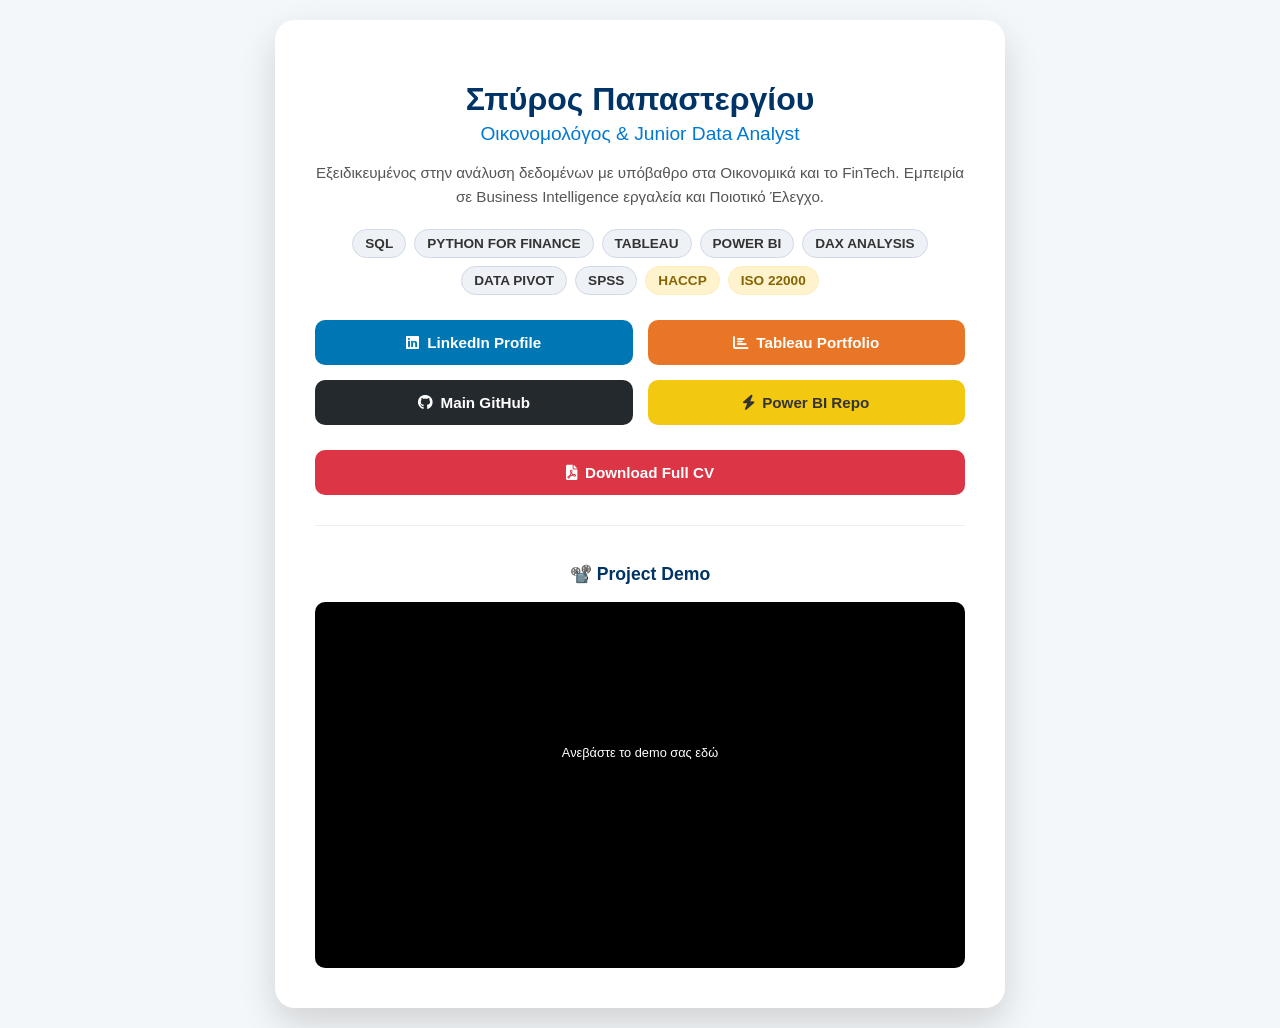
==== index.html @ 7fa911c0 "Update GitHub and Power BI links in index.html Added links to main GitHub and Power BI repository." ====
<!DOCTYPE html>
<html lang="el">
<head>
    <meta name="description" content="Σπύρος Παπαστεργίου - Οικονομολόγος & Junior Data Analyst. Εξειδίκευση σε SQL, Tableau, Power BI, Python for Finance και HACCP/ISO 22000.">
    <meta name="keywords" content="Σπύρος Παπαστεργίου, Spyros Papastergiou, Data Analyst, Οικονομολόγος, Φάρσαλα, Λάρισα, SQL, Tableau, Power BI, Python for Finance, SPSS, HACCP, ISO 22000, phytai">
    <meta name="author" content="Σπύρος Παπαστεργίου">
    
    <meta property="og:title" content="Σπύρος Παπαστεργίου | Portfolio">
    <meta property="og:description" content="Economist & Junior Data Analyst Portfolio. Δείτε τα projects μου σε SQL, Tableau και Power BI.">
    <meta property="og:url" content="https://www.phytai.com">
    <meta property="og:type" content="website">
    <meta charset="UTF-8">
    <meta name="viewport" content="width=device-width, initial-scale=1.0">
    <title>Σπύρος Παπαστεργίου | Portfolio</title>
    <link rel="stylesheet" href="https://cdnjs.cloudflare.com/ajax/libs/font-awesome/6.0.0/css/all.min.css">
    <style>
        :root { --primary: #003366; --secondary: #0078d4; --accent: #28a745; --bg: #f4f7f9; }
        body { font-family: 'Segoe UI', Tahoma, sans-serif; background: var(--bg); display: flex; align-items: center; justify-content: center; min-height: 100vh; margin: 0; padding: 20px; }
        .card { background: white; padding: 40px; border-radius: 20px; box-shadow: 0 15px 35px rgba(0,0,0,0.15); text-align: center; max-width: 650px; width: 100%; }
        h1 { color: var(--primary); margin-bottom: 5px; font-size: 2rem; }
        h2 { color: var(--secondary); font-weight: 500; font-size: 1.2rem; margin-top: 0; margin-bottom: 15px; }
        .description { font-size: 0.95rem; color: #555; line-height: 1.6; margin-bottom: 20px; }
        .skills-container { display: flex; flex-wrap: wrap; justify-content: center; gap: 8px; margin-bottom: 25px; }
        .skill-tag { background: #eef2f7; color: #333; padding: 6px 12px; border-radius: 20px; font-size: 0.85rem; font-weight: 600; border: 1px solid #d1d9e6; }
        .cert-tag { background: #fff3cd; color: #856404; border: 1px solid #ffeeba; }
        .grid { display: grid; grid-template-columns: 1fr 1fr; gap: 15px; }
        .btn { display: flex; align-items: center; justify-content: center; gap: 8px; padding: 14px; text-decoration: none; color: white; border-radius: 10px; font-weight: 600; transition: 0.3s; font-size: 0.95rem; }
        .linkedin { background: #0077b5; }
        .tableau { background: #e97627; }
        .github { background: #24292e; }
        .powerbi { background: #f2c811; color: #333; }
        .cv { background: #dc3545; grid-column: span 2; margin-top: 10px; }
        .btn:hover { transform: translateY(-3px); box-shadow: 0 5px 15px rgba(0,0,0,0.1); opacity: 0.9; }
        
        /* Video Section Styling */
        .video-section { margin-top: 30px; padding-top: 20px; border-top: 1px solid #eee; }
        .video-container { position: relative; padding-bottom: 56.25%; height: 0; overflow: hidden; border-radius: 10px; background: #000; margin-top: 10px; }
        .video-container iframe, .video-container video { position: absolute; top: 0; left: 0; width: 100%; height: 100%; }
    </style>
</head>
<body>
    <div class="card">
        <h1>Σπύρος Παπαστεργίου</h1>
        <h2>Οικονομολόγος & Junior Data Analyst</h2>
        
        <p class="description">
            Εξειδικευμένος στην ανάλυση δεδομένων με υπόβαθρο στα Οικονομικά και το FinTech. 
            Εμπειρία σε Business Intelligence εργαλεία και Ποιοτικό Έλεγχο.
        </p>

        <div class="skills-container">
            <span class="skill-tag">SQL</span>
            <span class="skill-tag">PYTHON FOR FINANCE</span>
            <span class="skill-tag">TABLEAU</span>
            <span class="skill-tag">POWER BI</span>
            <span class="skill-tag">DAX ANALYSIS</span>
            <span class="skill-tag">DATA PIVOT</span>
            <span class="skill-tag">SPSS</span>
            <span class="skill-tag cert-tag">HACCP</span>
            <span class="skill-tag cert-tag">ISO 22000</span>
        </div>

        <div class="grid">
            <a href="https://www.linkedin.com/in/spyros-papastergiou" class="btn linkedin" target="_blank"><i class="fab fa-linkedin"></i> LinkedIn Profile</a>
            <a href="https://public.tableau.com/app/profile/spyros.papastergiou" class="btn tableau" target="_blank"><i class="fas fa-chart-bar"></i> Tableau Portfolio</a>
            <a href="https://github.com/papastergiousp" class="btn github" target="_blank"><i class="fab fa-github"></i> Main GitHub</a>
            <a href="https://github.com/papastergiousp/POWER-BI" class="btn powerbi" target="_blank"><i class="fas fa-bolt"></i> Power BI Repo</a>
            
            <a href="CV_Papastergiou.pdf" class="btn cv" target="_blank"><i class="fas fa-file-pdf"></i> Download Full CV</a>
        </div>

        <div class="video-section">
            <h3 style="color: var(--primary); font-size: 1.1rem;">📽️ Project Demo</h3>
            <div class="video-container">
                <p style="color: white; padding-top: 20%; font-size: 0.8rem;">Ανεβάστε το demo σας εδώ</p>
            </div>
        </div>
    </div>
</body>
</html>
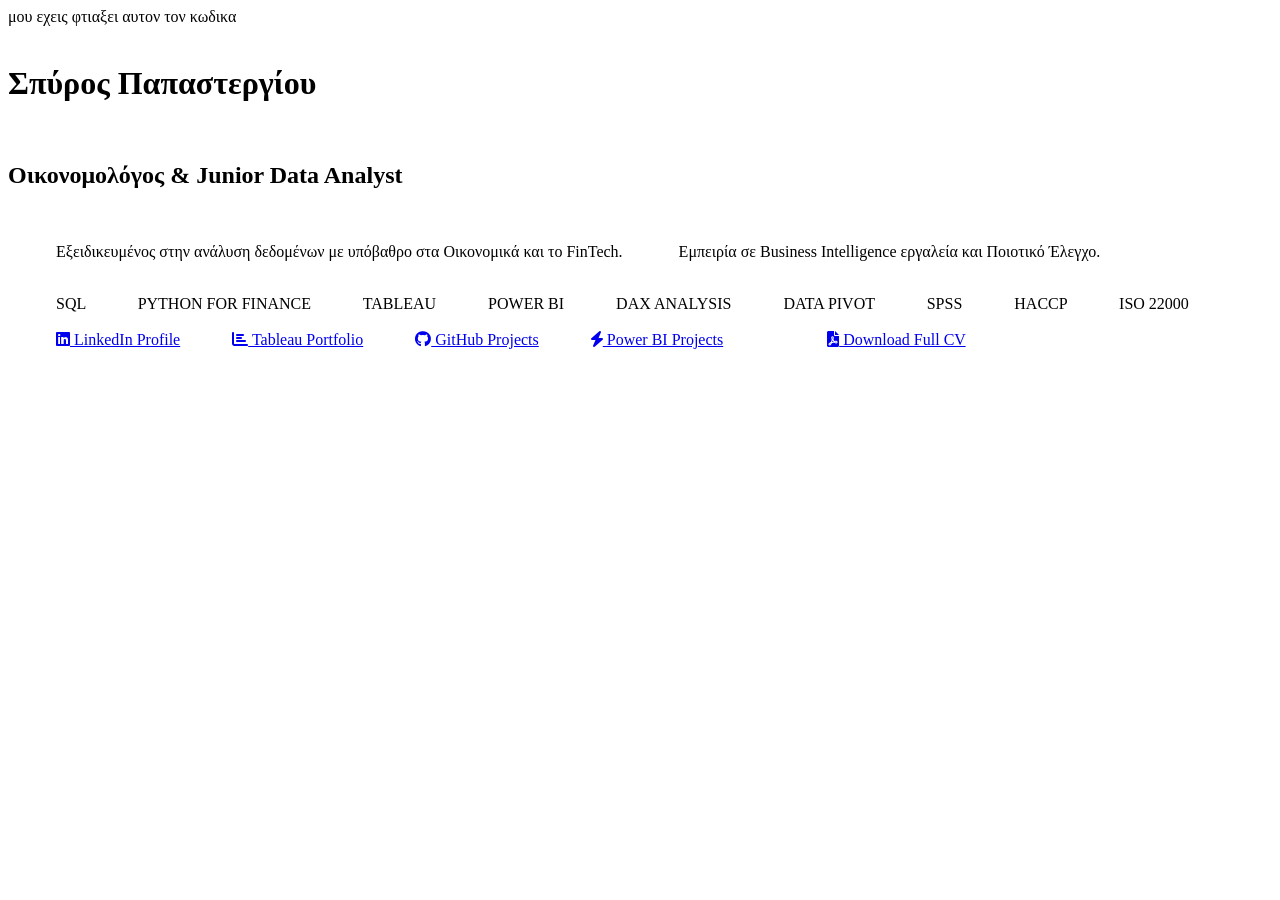
==== commit 0761889e: "Refactor index.html for portfolio updates Updated the HTML structure and content for the portfolio p" ====
--- a/index.html
+++ b/index.html
@@ -1,80 +1,68 @@
-<!DOCTYPE html>
+μου εχεις φτιαξει αυτον τον κωδικα <!DOCTYPE html>
 <html lang="el">
 <head>
-    <meta name="description" content="Σπύρος Παπαστεργίου - Οικονομολόγος & Junior Data Analyst. Εξειδίκευση σε SQL, Tableau, Power BI, Python for Finance και HACCP/ISO 22000.">
-    <meta name="keywords" content="Σπύρος Παπαστεργίου, Spyros Papastergiou, Data Analyst, Οικονομολόγος, Φάρσαλα, Λάρισα, SQL, Tableau, Power BI, Python for Finance, SPSS, HACCP, ISO 22000, phytai">
-    <meta name="author" content="Σπύρος Παπαστεργίου">
-    
-    <meta property="og:title" content="Σπύρος Παπαστεργίου | Portfolio">
-    <meta property="og:description" content="Economist & Junior Data Analyst Portfolio. Δείτε τα projects μου σε SQL, Tableau και Power BI.">
-    <meta property="og:url" content="https://www.phytai.com">
-    <meta property="og:type" content="website">
-    <meta charset="UTF-8">
-    <meta name="viewport" content="width=device-width, initial-scale=1.0">
-    <title>Σπύρος Παπαστεργίου | Portfolio</title>
-    <link rel="stylesheet" href="https://cdnjs.cloudflare.com/ajax/libs/font-awesome/6.0.0/css/all.min.css">
-    <style>
-        :root { --primary: #003366; --secondary: #0078d4; --accent: #28a745; --bg: #f4f7f9; }
-        body { font-family: 'Segoe UI', Tahoma, sans-serif; background: var(--bg); display: flex; align-items: center; justify-content: center; min-height: 100vh; margin: 0; padding: 20px; }
-        .card { background: white; padding: 40px; border-radius: 20px; box-shadow: 0 15px 35px rgba(0,0,0,0.15); text-align: center; max-width: 650px; width: 100%; }
-        h1 { color: var(--primary); margin-bottom: 5px; font-size: 2rem; }
-        h2 { color: var(--secondary); font-weight: 500; font-size: 1.2rem; margin-top: 0; margin-bottom: 15px; }
-        .description { font-size: 0.95rem; color: #555; line-height: 1.6; margin-bottom: 20px; }
-        .skills-container { display: flex; flex-wrap: wrap; justify-content: center; gap: 8px; margin-bottom: 25px; }
-        .skill-tag { background: #eef2f7; color: #333; padding: 6px 12px; border-radius: 20px; font-size: 0.85rem; font-weight: 600; border: 1px solid #d1d9e6; }
-        .cert-tag { background: #fff3cd; color: #856404; border: 1px solid #ffeeba; }
-        .grid { display: grid; grid-template-columns: 1fr 1fr; gap: 15px; }
-        .btn { display: flex; align-items: center; justify-content: center; gap: 8px; padding: 14px; text-decoration: none; color: white; border-radius: 10px; font-weight: 600; transition: 0.3s; font-size: 0.95rem; }
-        .linkedin { background: #0077b5; }
-        .tableau { background: #e97627; }
-        .github { background: #24292e; }
-        .powerbi { background: #f2c811; color: #333; }
-        .cv { background: #dc3545; grid-column: span 2; margin-top: 10px; }
-        .btn:hover { transform: translateY(-3px); box-shadow: 0 5px 15px rgba(0,0,0,0.1); opacity: 0.9; }
-        
-        /* Video Section Styling */
-        .video-section { margin-top: 30px; padding-top: 20px; border-top: 1px solid #eee; }
-        .video-container { position: relative; padding-bottom: 56.25%; height: 0; overflow: hidden; border-radius: 10px; background: #000; margin-top: 10px; }
-        .video-container iframe, .video-container video { position: absolute; top: 0; left: 0; width: 100%; height: 100%; }
-    </style>
+    <meta name="description" content="Σπύρος Παπαστεργίου - Οικονομολόγος & Junior Data Analyst. Εξειδίκευση σε SQL, Tableau, Power BI, Python for Finance και HACCP/ISO 22000.">
+    <meta name="keywords" content="Σπύρος Παπαστεργίου, Spyros Papastergiou, Data Analyst, Οικονομολόγος, Φάρσαλα, Λάρισα, SQL, Tableau, Power BI, Python for Finance, SPSS, HACCP, ISO 22000, phytai">
+    <meta name="author" content="Σπύρος Παπαστεργίου">
+    
+    <meta property="og:title" content="Σπύρος Παπαστεργίου | Portfolio">
+    <meta property="og:description" content="Economist & Junior Data Analyst Portfolio. Δείτε τα projects μου σε SQL, Tableau και Power BI.">
+    <meta property="og:url" content="https://www.phytai.com">
+    <meta property="og:type" content="website">
+    <meta charset="UTF-8">
+    <meta name="viewport" content="width=device-width, initial-scale=1.0">
+    <title>Σπύρος Παπαστεργίου | Portfolio</title>
+    <link rel="stylesheet" href="https://cdnjs.cloudflare.com/ajax/libs/font-awesome/6.0.0/css/all.min.css">
+    <style>
+        :root { --primary: #003366; --secondary: #0078d4; --accent: #28a745; --bg: #f4f7f9; }
+        body { font-family: 'Segoe UI', Tahoma, sans-serif; background: var(--bg); display: flex; align-items: center; justify-content: center; min-height: 100vh; margin: 0; padding: 20px; }
+        .card { background: white; padding: 40px; border-radius: 20px; box-shadow: 0 15px 35px rgba(0,0,0,0.15); text-align: center; max-width: 650px; width: 100%; }
+        h1 { color: var(--primary); margin-bottom: 5px; font-size: 2rem; }
+        h2 { color: var(--secondary); font-weight: 500; font-size: 1.2rem; margin-top: 0; margin-bottom: 15px; }
+        .description { font-size: 0.95rem; color: #555; line-height: 1.6; margin-bottom: 20px; }
+        .skills-container { display: flex; flex-wrap: wrap; justify-content: center; gap: 8px; margin-bottom: 25px; }
+        .skill-tag { background: #eef2f7; color: #333; padding: 6px 12px; border-radius: 20px; font-size: 0.85rem; font-weight: 600; border: 1px solid #d1d9e6; }
+        .cert-tag { background: #fff3cd; color: #856404; border: 1px solid #ffeeba; }
+        .grid { display: grid; grid-template-columns: 1fr 1fr; gap: 15px; }
+        .btn { display: flex; align-items: center; justify-content: center; gap: 8px; padding: 14px; text-decoration: none; color: white; border-radius: 10px; font-weight: 600; transition: 0.3s; font-size: 0.95rem; }
+        .linkedin { background: #0077b5; }
+        .tableau { background: #e97627; }
+        .github { background: #24292e; }
+        .powerbi { background: #f2c811; color: #333; }
+        .cv { background: #dc3545; grid-column: span 2; margin-top: 10px; }
+        .btn:hover { transform: translateY(-3px); box-shadow: 0 5px 15px rgba(0,0,0,0.1); opacity: 0.9; }
+    </style>
 </head>
 <body>
-    <div class="card">
-        <h1>Σπύρος Παπαστεργίου</h1>
-        <h2>Οικονομολόγος & Junior Data Analyst</h2>
-        
-        <p class="description">
-            Εξειδικευμένος στην ανάλυση δεδομένων με υπόβαθρο στα Οικονομικά και το FinTech. 
-            Εμπειρία σε Business Intelligence εργαλεία και Ποιοτικό Έλεγχο.
-        </p>
+    <div class="card">
+        <h1>Σπύρος Παπαστεργίου</h1>
+        <h2>Οικονομολόγος & Junior Data Analyst</h2>
+        
+        <p class="description">
+            Εξειδικευμένος στην ανάλυση δεδομένων με υπόβαθρο στα Οικονομικά και το FinTech. 
+            Εμπειρία σε Business Intelligence εργαλεία και Ποιοτικό Έλεγχο.
+        </p>
 
-        <div class="skills-container">
-            <span class="skill-tag">SQL</span>
-            <span class="skill-tag">PYTHON FOR FINANCE</span>
-            <span class="skill-tag">TABLEAU</span>
-            <span class="skill-tag">POWER BI</span>
-            <span class="skill-tag">DAX ANALYSIS</span>
-            <span class="skill-tag">DATA PIVOT</span>
-            <span class="skill-tag">SPSS</span>
-            <span class="skill-tag cert-tag">HACCP</span>
-            <span class="skill-tag cert-tag">ISO 22000</span>
-        </div>
+        <div class="skills-container">
+            <span class="skill-tag">SQL</span>
+            <span class="skill-tag">PYTHON FOR FINANCE</span>
+            <span class="skill-tag">TABLEAU</span>
+            <span class="skill-tag">POWER BI</span>
+            <span class="skill-tag">DAX ANALYSIS</span>
+            <span class="skill-tag">DATA PIVOT</span>
+            <span class="skill-tag">SPSS</span>
+            <span class="skill-tag cert-tag">HACCP</span>
+            <span class="skill-tag cert-tag">ISO 22000</span>
+        </div>
 
-        <div class="grid">
-            <a href="https://www.linkedin.com/in/spyros-papastergiou" class="btn linkedin" target="_blank"><i class="fab fa-linkedin"></i> LinkedIn Profile</a>
-            <a href="https://public.tableau.com/app/profile/spyros.papastergiou" class="btn tableau" target="_blank"><i class="fas fa-chart-bar"></i> Tableau Portfolio</a>
-            <a href="https://github.com/papastergiousp" class="btn github" target="_blank"><i class="fab fa-github"></i> Main GitHub</a>
-            <a href="https://github.com/papastergiousp/POWER-BI" class="btn powerbi" target="_blank"><i class="fas fa-bolt"></i> Power BI Repo</a>
-            
-            <a href="CV_Papastergiou.pdf" class="btn cv" target="_blank"><i class="fas fa-file-pdf"></i> Download Full CV</a>
-        </div>
-
-        <div class="video-section">
-            <h3 style="color: var(--primary); font-size: 1.1rem;">📽️ Project Demo</h3>
-            <div class="video-container">
-                <p style="color: white; padding-top: 20%; font-size: 0.8rem;">Ανεβάστε το demo σας εδώ</p>
-            </div>
-        </div>
-    </div>
+        <div class="grid">
+            <a href="https://www.linkedin.com/in/spyros-papastergiou" class="btn linkedin" target="_blank"><i class="fab fa-linkedin"></i> LinkedIn Profile</a>
+            <a href="https://public.tableau.com/app/profile/spyros.papastergiou" class="btn tableau" target="_blank"><i class="fas fa-chart-bar"></i> Tableau Portfolio</a>
+            <a href="https://github.com/papastergiousp" class="btn github" target="_blank"><i class="fab fa-github"></i> GitHub Projects</a>
+            <a href="https://github.com/papastergiousp" class="btn powerbi"><i class="fas fa-bolt"></i> Power BI Projects</a>
+            
+            <a href="CV_Papastergiou.pdf" class="btn cv" target="_blank"><i class="fas fa-file-pdf"></i> Download Full CV</a>
+        </div>
+    </div>
 </body>
 </html>
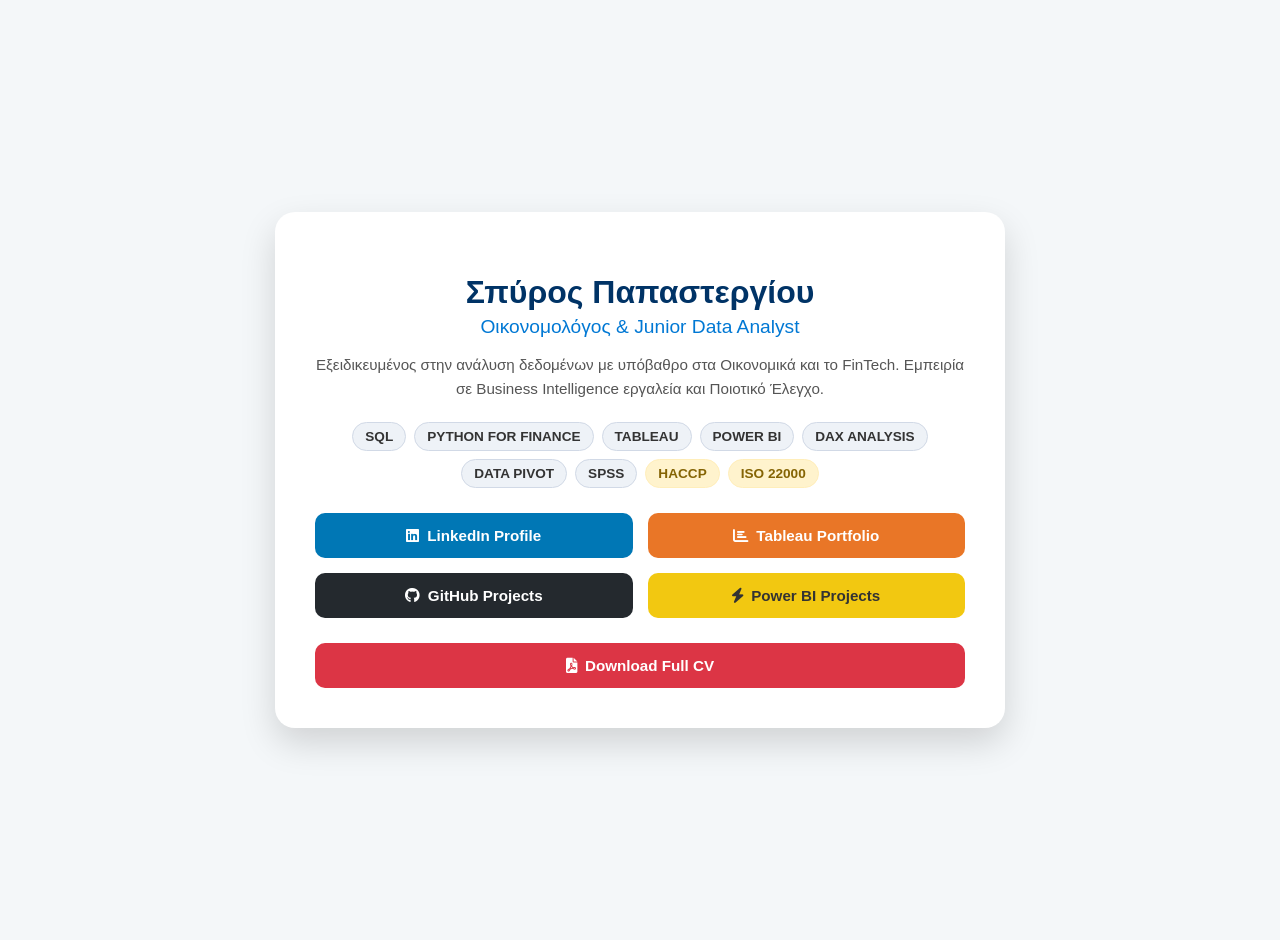
==== commit ff1e823e: "Update index.html" ====
--- a/index.html
+++ b/index.html
@@ -1,68 +1,135 @@
-μου εχεις φτιαξει αυτον τον κωδικα <!DOCTYPE html>
+ <!DOCTYPE html>
+
 <html lang="el">
+
 <head>
-    <meta name="description" content="Σπύρος Παπαστεργίου - Οικονομολόγος & Junior Data Analyst. Εξειδίκευση σε SQL, Tableau, Power BI, Python for Finance και HACCP/ISO 22000.">
-    <meta name="keywords" content="Σπύρος Παπαστεργίου, Spyros Papastergiou, Data Analyst, Οικονομολόγος, Φάρσαλα, Λάρισα, SQL, Tableau, Power BI, Python for Finance, SPSS, HACCP, ISO 22000, phytai">
-    <meta name="author" content="Σπύρος Παπαστεργίου">
-    
-    <meta property="og:title" content="Σπύρος Παπαστεργίου | Portfolio">
-    <meta property="og:description" content="Economist & Junior Data Analyst Portfolio. Δείτε τα projects μου σε SQL, Tableau και Power BI.">
-    <meta property="og:url" content="https://www.phytai.com">
-    <meta property="og:type" content="website">
-    <meta charset="UTF-8">
-    <meta name="viewport" content="width=device-width, initial-scale=1.0">
-    <title>Σπύρος Παπαστεργίου | Portfolio</title>
-    <link rel="stylesheet" href="https://cdnjs.cloudflare.com/ajax/libs/font-awesome/6.0.0/css/all.min.css">
-    <style>
-        :root { --primary: #003366; --secondary: #0078d4; --accent: #28a745; --bg: #f4f7f9; }
-        body { font-family: 'Segoe UI', Tahoma, sans-serif; background: var(--bg); display: flex; align-items: center; justify-content: center; min-height: 100vh; margin: 0; padding: 20px; }
-        .card { background: white; padding: 40px; border-radius: 20px; box-shadow: 0 15px 35px rgba(0,0,0,0.15); text-align: center; max-width: 650px; width: 100%; }
-        h1 { color: var(--primary); margin-bottom: 5px; font-size: 2rem; }
-        h2 { color: var(--secondary); font-weight: 500; font-size: 1.2rem; margin-top: 0; margin-bottom: 15px; }
-        .description { font-size: 0.95rem; color: #555; line-height: 1.6; margin-bottom: 20px; }
-        .skills-container { display: flex; flex-wrap: wrap; justify-content: center; gap: 8px; margin-bottom: 25px; }
-        .skill-tag { background: #eef2f7; color: #333; padding: 6px 12px; border-radius: 20px; font-size: 0.85rem; font-weight: 600; border: 1px solid #d1d9e6; }
-        .cert-tag { background: #fff3cd; color: #856404; border: 1px solid #ffeeba; }
-        .grid { display: grid; grid-template-columns: 1fr 1fr; gap: 15px; }
-        .btn { display: flex; align-items: center; justify-content: center; gap: 8px; padding: 14px; text-decoration: none; color: white; border-radius: 10px; font-weight: 600; transition: 0.3s; font-size: 0.95rem; }
-        .linkedin { background: #0077b5; }
-        .tableau { background: #e97627; }
-        .github { background: #24292e; }
-        .powerbi { background: #f2c811; color: #333; }
-        .cv { background: #dc3545; grid-column: span 2; margin-top: 10px; }
-        .btn:hover { transform: translateY(-3px); box-shadow: 0 5px 15px rgba(0,0,0,0.1); opacity: 0.9; }
-    </style>
+
+    <meta name="description" content="Σπύρος Παπαστεργίου - Οικονομολόγος & Junior Data Analyst. Εξειδίκευση σε SQL, Tableau, Power BI, Python for Finance και HACCP/ISO 22000.">
+
+    <meta name="keywords" content="Σπύρος Παπαστεργίου, Spyros Papastergiou, Data Analyst, Οικονομολόγος, Φάρσαλα, Λάρισα, SQL, Tableau, Power BI, Python for Finance, SPSS, HACCP, ISO 22000, phytai">
+
+    <meta name="author" content="Σπύρος Παπαστεργίου">
+
+    
+
+    <meta property="og:title" content="Σπύρος Παπαστεργίου | Portfolio">
+
+    <meta property="og:description" content="Economist & Junior Data Analyst Portfolio. Δείτε τα projects μου σε SQL, Tableau και Power BI.">
+
+    <meta property="og:url" content="https://www.phytai.com">
+
+    <meta property="og:type" content="website">
+
+    <meta charset="UTF-8">
+
+    <meta name="viewport" content="width=device-width, initial-scale=1.0">
+
+    <title>Σπύρος Παπαστεργίου | Portfolio</title>
+
+    <link rel="stylesheet" href="https://cdnjs.cloudflare.com/ajax/libs/font-awesome/6.0.0/css/all.min.css">
+
+    <style>
+
+        :root { --primary: #003366; --secondary: #0078d4; --accent: #28a745; --bg: #f4f7f9; }
+
+        body { font-family: 'Segoe UI', Tahoma, sans-serif; background: var(--bg); display: flex; align-items: center; justify-content: center; min-height: 100vh; margin: 0; padding: 20px; }
+
+        .card { background: white; padding: 40px; border-radius: 20px; box-shadow: 0 15px 35px rgba(0,0,0,0.15); text-align: center; max-width: 650px; width: 100%; }
+
+        h1 { color: var(--primary); margin-bottom: 5px; font-size: 2rem; }
+
+        h2 { color: var(--secondary); font-weight: 500; font-size: 1.2rem; margin-top: 0; margin-bottom: 15px; }
+
+        .description { font-size: 0.95rem; color: #555; line-height: 1.6; margin-bottom: 20px; }
+
+        .skills-container { display: flex; flex-wrap: wrap; justify-content: center; gap: 8px; margin-bottom: 25px; }
+
+        .skill-tag { background: #eef2f7; color: #333; padding: 6px 12px; border-radius: 20px; font-size: 0.85rem; font-weight: 600; border: 1px solid #d1d9e6; }
+
+        .cert-tag { background: #fff3cd; color: #856404; border: 1px solid #ffeeba; }
+
+        .grid { display: grid; grid-template-columns: 1fr 1fr; gap: 15px; }
+
+        .btn { display: flex; align-items: center; justify-content: center; gap: 8px; padding: 14px; text-decoration: none; color: white; border-radius: 10px; font-weight: 600; transition: 0.3s; font-size: 0.95rem; }
+
+        .linkedin { background: #0077b5; }
+
+        .tableau { background: #e97627; }
+
+        .github { background: #24292e; }
+
+        .powerbi { background: #f2c811; color: #333; }
+
+        .cv { background: #dc3545; grid-column: span 2; margin-top: 10px; }
+
+        .btn:hover { transform: translateY(-3px); box-shadow: 0 5px 15px rgba(0,0,0,0.1); opacity: 0.9; }
+
+    </style>
+
 </head>
+
 <body>
-    <div class="card">
-        <h1>Σπύρος Παπαστεργίου</h1>
-        <h2>Οικονομολόγος & Junior Data Analyst</h2>
-        
-        <p class="description">
-            Εξειδικευμένος στην ανάλυση δεδομένων με υπόβαθρο στα Οικονομικά και το FinTech. 
-            Εμπειρία σε Business Intelligence εργαλεία και Ποιοτικό Έλεγχο.
-        </p>
 
-        <div class="skills-container">
-            <span class="skill-tag">SQL</span>
-            <span class="skill-tag">PYTHON FOR FINANCE</span>
-            <span class="skill-tag">TABLEAU</span>
-            <span class="skill-tag">POWER BI</span>
-            <span class="skill-tag">DAX ANALYSIS</span>
-            <span class="skill-tag">DATA PIVOT</span>
-            <span class="skill-tag">SPSS</span>
-            <span class="skill-tag cert-tag">HACCP</span>
-            <span class="skill-tag cert-tag">ISO 22000</span>
-        </div>
+    <div class="card">
 
-        <div class="grid">
-            <a href="https://www.linkedin.com/in/spyros-papastergiou" class="btn linkedin" target="_blank"><i class="fab fa-linkedin"></i> LinkedIn Profile</a>
-            <a href="https://public.tableau.com/app/profile/spyros.papastergiou" class="btn tableau" target="_blank"><i class="fas fa-chart-bar"></i> Tableau Portfolio</a>
-            <a href="https://github.com/papastergiousp" class="btn github" target="_blank"><i class="fab fa-github"></i> GitHub Projects</a>
-            <a href="https://github.com/papastergiousp" class="btn powerbi"><i class="fas fa-bolt"></i> Power BI Projects</a>
-            
-            <a href="CV_Papastergiou.pdf" class="btn cv" target="_blank"><i class="fas fa-file-pdf"></i> Download Full CV</a>
-        </div>
-    </div>
+        <h1>Σπύρος Παπαστεργίου</h1>
+
+        <h2>Οικονομολόγος & Junior Data Analyst</h2>
+
+        
+
+        <p class="description">
+
+            Εξειδικευμένος στην ανάλυση δεδομένων με υπόβαθρο στα Οικονομικά και το FinTech. 
+
+            Εμπειρία σε Business Intelligence εργαλεία και Ποιοτικό Έλεγχο.
+
+        </p>
+
+
+
+        <div class="skills-container">
+
+            <span class="skill-tag">SQL</span>
+
+            <span class="skill-tag">PYTHON FOR FINANCE</span>
+
+            <span class="skill-tag">TABLEAU</span>
+
+            <span class="skill-tag">POWER BI</span>
+
+            <span class="skill-tag">DAX ANALYSIS</span>
+
+            <span class="skill-tag">DATA PIVOT</span>
+
+            <span class="skill-tag">SPSS</span>
+
+            <span class="skill-tag cert-tag">HACCP</span>
+
+            <span class="skill-tag cert-tag">ISO 22000</span>
+
+        </div>
+
+
+
+        <div class="grid">
+
+            <a href="https://www.linkedin.com/in/spyros-papastergiou" class="btn linkedin" target="_blank"><i class="fab fa-linkedin"></i> LinkedIn Profile</a>
+
+            <a href="https://public.tableau.com/app/profile/spyros.papastergiou" class="btn tableau" target="_blank"><i class="fas fa-chart-bar"></i> Tableau Portfolio</a>
+
+            <a href="https://github.com/papastergiousp" class="btn github" target="_blank"><i class="fab fa-github"></i> GitHub Projects</a>
+
+            <a href="https://github.com/papastergiousp" class="btn powerbi"><i class="fas fa-bolt"></i> Power BI Projects</a>
+
+            
+
+            <a href="CV_Papastergiou.pdf" class="btn cv" target="_blank"><i class="fas fa-file-pdf"></i> Download Full CV</a>
+
+        </div>
+
+    </div>
+
 </body>
+
 </html>
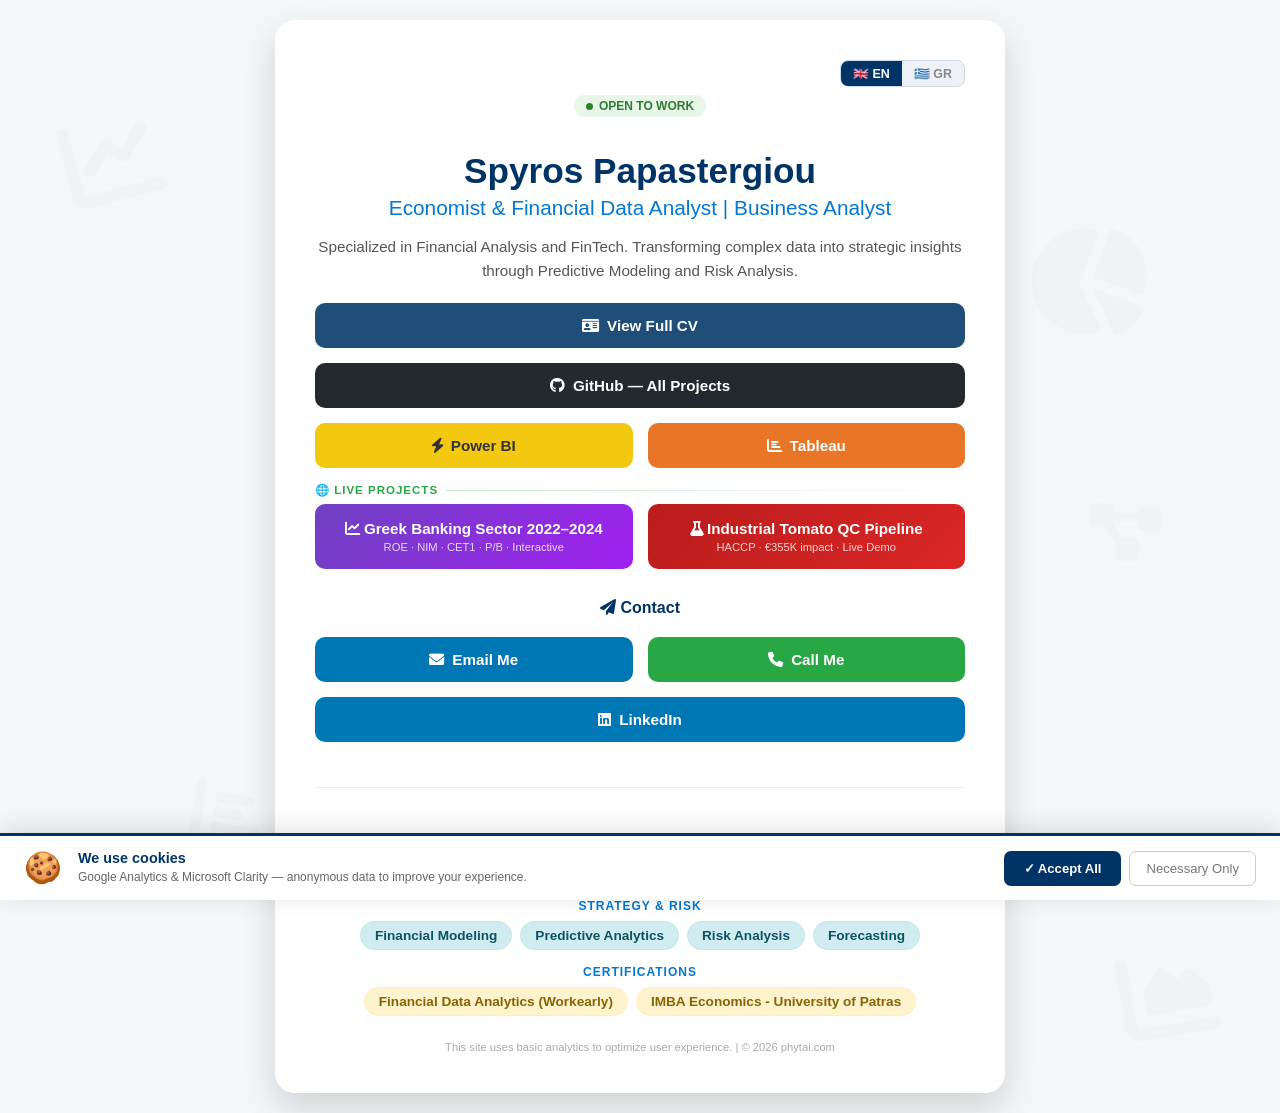
==== commit 0a7fb2c1: "Add files via upload" ====
--- a/index.html
+++ b/index.html
@@ -1,135 +1,420 @@
- <!DOCTYPE html>
-
-<html lang="el">
-
+<!DOCTYPE html>
+<html lang="en">
 <head>
-
-    <meta name="description" content="Σπύρος Παπαστεργίου - Οικονομολόγος & Junior Data Analyst. Εξειδίκευση σε SQL, Tableau, Power BI, Python for Finance και HACCP/ISO 22000.">
-
-    <meta name="keywords" content="Σπύρος Παπαστεργίου, Spyros Papastergiou, Data Analyst, Οικονομολόγος, Φάρσαλα, Λάρισα, SQL, Tableau, Power BI, Python for Finance, SPSS, HACCP, ISO 22000, phytai">
-
-    <meta name="author" content="Σπύρος Παπαστεργίου">
-
+    <meta charset="UTF-8">
+    <meta name="viewport" content="width=device-width, initial-scale=1.0">
+    <title>Spyros Papastergiou | Portfolio</title>
+    <link rel="stylesheet" href="https://cdnjs.cloudflare.com/ajax/libs/font-awesome/6.0.0/css/all.min.css">
     
-
-    <meta property="og:title" content="Σπύρος Παπαστεργίου | Portfolio">
-
-    <meta property="og:description" content="Economist & Junior Data Analyst Portfolio. Δείτε τα projects μου σε SQL, Tableau και Power BI.">
-
-    <meta property="og:url" content="https://www.phytai.com">
-
-    <meta property="og:type" content="website">
-
-    <meta charset="UTF-8">
-
-    <meta name="viewport" content="width=device-width, initial-scale=1.0">
-
-    <title>Σπύρος Παπαστεργίου | Portfolio</title>
-
-    <link rel="stylesheet" href="https://cdnjs.cloudflare.com/ajax/libs/font-awesome/6.0.0/css/all.min.css">
+    <script type="text/javascript">
+        function handleContact(type, value, element, originalText) {
+            const isMobile = /iPhone|iPad|iPod|Android/i.test(navigator.userAgent);
+            const icon = element.querySelector('i').outerHTML;
+            if (isMobile) {
+                if (type === 'tel') window.location.href = "tel:" + value;
+                if (type === 'mail') window.location.href = "mailto:" + value;
+            } else {
+                if (type === 'mail') {
+                    navigator.clipboard.writeText(value);
+                    element.innerHTML = icon + ' Copied!';
+                    element.style.background = "#28a745";
+                    setTimeout(() => { element.innerHTML = icon + ' ' + originalText; element.style.background = ""; }, 2000);
+                }
+                if (type === 'tel') {
+                    element.innerHTML = icon + ' ' + value;
+                    element.style.background = "#0056b3";
+                    setTimeout(() => { element.innerHTML = icon + ' ' + originalText; element.style.background = ""; }, 5000);
+                }
+            }
+        }
+    </script>
 
     <style>
-
         :root { --primary: #003366; --secondary: #0078d4; --accent: #28a745; --bg: #f4f7f9; }
-
-        body { font-family: 'Segoe UI', Tahoma, sans-serif; background: var(--bg); display: flex; align-items: center; justify-content: center; min-height: 100vh; margin: 0; padding: 20px; }
-
-        .card { background: white; padding: 40px; border-radius: 20px; box-shadow: 0 15px 35px rgba(0,0,0,0.15); text-align: center; max-width: 650px; width: 100%; }
-
-        h1 { color: var(--primary); margin-bottom: 5px; font-size: 2rem; }
-
-        h2 { color: var(--secondary); font-weight: 500; font-size: 1.2rem; margin-top: 0; margin-bottom: 15px; }
-
+        
+        body { 
+            font-family: 'Segoe UI', Tahoma, sans-serif; 
+            background-color: var(--bg);
+            display: flex; 
+            align-items: center; 
+            justify-content: center; 
+            min-height: 100vh; 
+            margin: 0; 
+            padding: 20px; 
+            position: relative;
+            overflow-x: hidden;
+        }
+
+        /* LANGUAGE SECTIONS */
+        body.greek .lang-en { display: none !important; }
+        body.english .lang-gr { display: none !important; }
+        
+        .data-icon { position: absolute; color: #d1d9e6; opacity: 0.12; font-size: 5rem; z-index: 0; pointer-events: none; }
+        .icon-1 { top: 10%; left: 5%; transform: rotate(-15deg); font-size: 6rem; }
+        .icon-2 { top: 70%; left: 15%; transform: rotate(10deg); font-size: 5rem; }
+        .icon-3 { top: 20%; right: 10%; transform: rotate(20deg); font-size: 7rem; }
+        .icon-4 { top: 85%; right: 5%; transform: rotate(-10deg); font-size: 6rem; }
+        .icon-5 { top: 45%; left: 85%; transform: rotate(5deg); font-size: 4rem; }
+        .icon-6 { top: 5%; right: 40%; transform: rotate(-5deg); font-size: 3rem; }
+
+        .card { background: white; padding: 40px; border-radius: 20px; box-shadow: 0 15px 35px rgba(0,0,0,0.15); text-align: center; max-width: 650px; width: 100%; position: relative; z-index: 1; }
+        
+        h1 { color: var(--primary); margin-bottom: 5px; font-size: 2.2rem; }
+        h2 { color: var(--secondary); font-weight: 500; font-size: 1.3rem; margin-top: 0; margin-bottom: 15px; }
         .description { font-size: 0.95rem; color: #555; line-height: 1.6; margin-bottom: 20px; }
-
-        .skills-container { display: flex; flex-wrap: wrap; justify-content: center; gap: 8px; margin-bottom: 25px; }
-
-        .skill-tag { background: #eef2f7; color: #333; padding: 6px 12px; border-radius: 20px; font-size: 0.85rem; font-weight: 600; border: 1px solid #d1d9e6; }
-
+        
+        .section-title { font-size: 0.75rem; color: var(--secondary); font-weight: 700; margin-bottom: 8px; text-transform: uppercase; letter-spacing: 1px; margin-top: 15px; }
+        .skills-container { display: flex; flex-wrap: wrap; justify-content: center; gap: 8px; margin-bottom: 10px; }
+        
+        .skill-tag { background: #eef2f7; color: #333; padding: 6px 14px; border-radius: 20px; font-size: 0.85rem; font-weight: 600; border: 1px solid #d1d9e6; }
+        .fintech-tag { background: #d1ecf1; color: #0c5460; border: 1px solid #bee5eb; }
         .cert-tag { background: #fff3cd; color: #856404; border: 1px solid #ffeeba; }
-
-        .grid { display: grid; grid-template-columns: 1fr 1fr; gap: 15px; }
-
-        .btn { display: flex; align-items: center; justify-content: center; gap: 8px; padding: 14px; text-decoration: none; color: white; border-radius: 10px; font-weight: 600; transition: 0.3s; font-size: 0.95rem; }
-
+        
+        .grid { display: grid; grid-template-columns: 1fr 1fr; gap: 15px; margin-top: 20px; }
+        .btn { display: flex; align-items: center; justify-content: center; gap: 8px; padding: 14px; text-decoration: none; color: white; border-radius: 10px; font-weight: 600; transition: all 0.3s ease; font-size: 0.95rem; cursor: pointer; border: none; }
+        
         .linkedin { background: #0077b5; }
-
-        .tableau { background: #e97627; }
-
-        .github { background: #24292e; }
-
-        .powerbi { background: #f2c811; color: #333; }
-
-        .cv { background: #dc3545; grid-column: span 2; margin-top: 10px; }
-
-        .btn:hover { transform: translateY(-3px); box-shadow: 0 5px 15px rgba(0,0,0,0.1); opacity: 0.9; }
-
+        .tableau  { background: #e97627; }
+        .github   { background: #24292e; }
+        .powerbi  { background: #f2c811; color: #333; }
+        .project-row { grid-column: span 2; display: grid; grid-template-columns: 1fr 1fr; gap: 15px; }
+        .proj-row-label { grid-column: span 2; font-size: 0.72rem; font-weight: 700; color: #28a745; text-transform: uppercase; letter-spacing: 1px; margin-bottom: -8px; display: flex; align-items: center; gap: 8px; }
+        .proj-row-label::after { content: ''; flex: 1; height: 1px; background: linear-gradient(90deg, #c8e6c9, transparent); }
+        .business-dash { background: linear-gradient(135deg, #6f42c1, #a020f0); font-size: 0.95rem; flex-direction: column; gap: 4px; padding: 16px; }
+        .tomato-dash   { background: linear-gradient(135deg, #b91c1c, #dc2626); font-size: 0.95rem; flex-direction: column; gap: 4px; padding: 16px; }
+        .proj-sub { font-size: 0.7rem; opacity: 0.8; font-weight: 400; }
+        .cv-page  { background: #1F4E79; grid-column: span 2; }
+        .full-width { grid-column: span 2; }
+
+        .cv-label { grid-column: span 2; margin-top: 15px; margin-bottom: 5px; font-weight: 600; color: var(--primary); font-size: 1rem; }
+        .footer-note { font-size: 0.7rem; color: #aaa; margin-top: 25px; grid-column: span 2; }
+        hr { border: 0; border-top: 1px solid #eee; margin: 30px 0; grid-column: span 2; width: 100%; }
+
+        /* OPEN TO WORK BADGE */
+        .open-badge {
+            display: inline-flex; align-items: center; gap: 6px;
+            background: #e8f5e9; color: #2e7d32;
+            padding: 4px 12px; border-radius: 15px;
+            font-size: 0.75rem; font-weight: 700;
+            margin-bottom: 10px; text-decoration: none;
+            transition: all 0.2s; cursor: pointer;
+        }
+        .open-badge:hover { background: #c8e6c9; transform: translateY(-1px); }
+        .open-badge .dot { width: 7px; height: 7px; background: #2e7d32; border-radius: 50%; animation: pulse 1.5s infinite; }
+        @keyframes pulse { 0%,100%{opacity:1} 50%{opacity:0.3} }
+
+        /* FADE IN ON SCROLL */
+        .fade-item {
+            opacity: 0;
+            transform: translateY(20px);
+            transition: opacity 0.5s ease, transform 0.5s ease;
+        }
+        .fade-item.visible {
+            opacity: 1;
+            transform: translateY(0);
+        }
+
+        /* LANGUAGE TOGGLE */
+        .lang-toggle-wrap {
+            display: flex; justify-content: flex-end;
+            margin-bottom: 8px;
+        }
+        .lang-toggle {
+            display: flex; align-items: center;
+            background: #eef2f7; border-radius: 8px;
+            overflow: hidden; border: 1px solid #d1d9e6;
+        }
+        .lang-btn {
+            padding: 5px 12px; font-size: 0.78rem; font-weight: 600;
+            cursor: pointer; border: none; background: transparent;
+            color: #888; transition: all 0.2s; display: flex;
+            align-items: center; gap: 4px;
+        }
+        .lang-btn.active { background: var(--primary); color: white; }
+        .lang-btn:hover:not(.active) { color: var(--primary); }
+
+        .btn:hover { transform: translateY(-3px); box-shadow: 0 8px 20px rgba(0,0,0,0.22); }
+
+        @media (max-width: 600px) {
+            .grid { grid-template-columns: 1fr !important; }
+            .business-dash, .cv-page, .full-width,
+            .cv-label, .footer-note, hr { grid-column: auto !important; }
+            .fade-item { width: 100% !important; }
+            .data-icon { display: none; }
+            .card { padding: 25px; }
+        }
+
+        /* ── COOKIE BANNER ── */
+        #cookie-banner {
+            display: none;
+            position: fixed; bottom: 0; left: 0; right: 0; z-index: 9999;
+            background: #fff; border-top: 3px solid var(--primary);
+            box-shadow: 0 -4px 24px rgba(0,0,0,.12);
+            padding: 14px 24px; gap: 16px;
+            align-items: center; justify-content: center; flex-wrap: wrap;
+        }
+        .ck-icon { font-size: 1.9rem; flex-shrink: 0; }
+        .ck-text { display: flex; flex-direction: column; flex: 1; min-width: 180px; gap: 3px; }
+        .ck-text strong { color: var(--primary); font-size: .9rem; }
+        .ck-desc { font-size: .75rem; color: #666; line-height: 1.4; }
+        .ck-btns { display: flex; gap: 8px; flex-shrink: 0; }
+        .ck-accept {
+            background: var(--primary); color: #fff; border: none;
+            padding: 9px 20px; border-radius: 7px; font-weight: 700;
+            font-size: .82rem; cursor: pointer; transition: background .2s;
+        }
+        .ck-accept:hover { background: var(--secondary); }
+        .ck-decline {
+            background: transparent; color: #777;
+            border: 1px solid #ccc; padding: 9px 16px;
+            border-radius: 7px; font-size: .82rem;
+            cursor: pointer; transition: all .2s;
+        }
+        .ck-decline:hover { background: #f5f5f5; border-color: #999; }
+        @media (max-width: 600px) {
+            #cookie-banner { flex-direction: column; text-align: center; }
+            .ck-btns { width: 100%; justify-content: center; }
+            .ck-accept, .ck-decline { flex: 1; }
+        }
+        /* ── / COOKIE BANNER ── */
     </style>
-
 </head>
-
-<body>
+<body class="english">
+    <i class="fas fa-chart-line data-icon icon-1"></i>
+    <i class="fas fa-chart-bar data-icon icon-2"></i>
+    <i class="fas fa-chart-pie data-icon icon-3"></i>
+    <i class="fas fa-chart-area data-icon icon-4"></i>
+    <i class="fas fa-project-diagram data-icon icon-5"></i>
+    <i class="fas fa-database data-icon icon-6"></i>
 
     <div class="card">
 
-        <h1>Σπύρος Παπαστεργίου</h1>
-
-        <h2>Οικονομολόγος & Junior Data Analyst</h2>
-
-        
-
-        <p class="description">
-
-            Εξειδικευμένος στην ανάλυση δεδομένων με υπόβαθρο στα Οικονομικά και το FinTech. 
-
-            Εμπειρία σε Business Intelligence εργαλεία και Ποιοτικό Έλεγχο.
-
+        <!-- LANGUAGE TOGGLE -->
+        <div class="lang-toggle-wrap">
+            <div class="lang-toggle">
+                <button class="lang-btn active" id="btn-en" onclick="setLang('english')">🇬🇧 EN</button>
+                <button class="lang-btn" id="btn-gr" onclick="setLang('greek')">🇬🇷 GR</button>
+            </div>
+        </div>
+
+        <!-- OPEN TO WORK -->
+        <a href="/cv" class="open-badge" onclick="clarity('set','btn_click','open_to_work_badge')">
+            <span class="dot"></span>
+            <span class="lang-en">OPEN TO WORK</span>
+            <span class="lang-gr">ΑΝΑΖΗΤΩ ΕΡΓΑΣΙΑ</span>
+        </a>
+
+        <h1>Spyros Papastergiou</h1>
+
+        <h2 class="lang-en">Economist & Financial Data Analyst | Business Analyst</h2>
+        <h2 class="lang-gr">Οικονομολόγος & Financial Data Analyst | Business Analyst</h2>
+        
+        <p class="description lang-en">
+            Specialized in Financial Analysis and FinTech. 
+            Transforming complex data into strategic insights through Predictive Modeling and Risk Analysis.
         </p>
-
-
-
-        <div class="skills-container">
-
+        <p class="description lang-gr">
+            Εξειδίκευση σε Financial Analysis και FinTech.
+            Μετατρέπω σύνθετα δεδομένα σε στρατηγικές αναλύσεις μέσω Predictive Modeling και Risk Analysis.
+        </p>
+
+        <div class="grid">
+
+            <a href="/cv" class="btn cv-page fade-item full-width"
+               onclick="clarity('set','btn_click','cv_page')">
+               <i class="fas fa-id-card"></i>
+               <span class="lang-en">View Full CV</span>
+               <span class="lang-gr">Προβολή Βιογραφικού</span>
+            </a>
+
+            <a href="https://github.com/papastergiousp-maker/My_Projects" class="btn github fade-item full-width"
+               target="_blank" rel="noopener noreferrer"
+               onclick="clarity('set','btn_click','github')">
+               <i class="fab fa-github"></i> GitHub — All Projects</a>
+
+            <a href="https://github.com/papastergiousp-maker/Power-BI" class="btn powerbi fade-item" target="_blank" rel="noopener noreferrer"
+               onclick="clarity('set','btn_click','powerbi')">
+               <i class="fas fa-bolt"></i> Power BI</a>
+
+            <a href="https://public.tableau.com/app/profile/spyros.papastergiou" class="btn tableau fade-item" target="_blank" rel="noopener noreferrer"
+               onclick="clarity('set','btn_click','tableau')">
+               <i class="fas fa-chart-bar"></i> Tableau</a>
+
+            <div class="proj-row-label fade-item">🌐 Live Projects</div>
+            <div class="project-row fade-item">
+              <a href="/dashboard/" class="btn business-dash"
+                 onclick="clarity('set','btn_click','dashboard')">
+                 <span><i class="fas fa-chart-line"></i> Greek Banking Sector 2022–2024</span>
+                 <span class="proj-sub lang-en">ROE · NIM · CET1 · P/B · Interactive</span>
+                 <span class="proj-sub lang-gr">ROE · NIM · CET1 · P/B · Διαδραστικό</span>
+              </a>
+              <a href="/tomato-qc" class="btn tomato-dash"
+                 onclick="clarity('set','btn_click','tomato_qc')">
+                 <span><i class="fas fa-flask"></i> Industrial Tomato QC Pipeline</span>
+                 <span class="proj-sub lang-en">HACCP · €355K impact · Live Demo</span>
+                 <span class="proj-sub lang-gr">HACCP · €355K εξοικονόμηση · Live Demo</span>
+              </a>
+            </div>
+
+            <div class="cv-label fade-item">
+                <i class="fas fa-paper-plane"></i>
+                <span class="lang-en"> Contact</span>
+                <span class="lang-gr"> Επικοινωνία</span>
+            </div>
+
+            <button class="btn linkedin fade-item"
+                    onclick="clarity('set','btn_click','email'); handleContact('mail','papastergiousp@gmail.com',this, currentLang==='greek' ? 'Email' : 'Email Me')">
+                <i class="fas fa-envelope"></i>
+                <span class="lang-en">Email Me</span>
+                <span class="lang-gr">Email</span>
+            </button>
+
+            <button class="btn fade-item" style="background:#28a745;"
+                    onclick="clarity('set','btn_click','phone'); handleContact('tel','+306982317823',this, currentLang==='greek' ? 'Κλήση' : 'Call Me')">
+                <i class="fas fa-phone"></i>
+                <span class="lang-en">Call Me</span>
+                <span class="lang-gr">Κλήση</span>
+            </button>
+
+            <a href="https://www.linkedin.com/in/spyros-papastergiou" class="btn linkedin fade-item full-width" target="_blank" rel="noopener noreferrer"
+               onclick="clarity('set','btn_click','linkedin')">
+               <i class="fab fa-linkedin"></i> LinkedIn</a>
+
+            <hr>
+        </div>
+
+        <!-- TECHNICAL STACK -->
+        <div class="section-title lang-en fade-item">Technical Stack</div>
+        <div class="section-title lang-gr fade-item">Τεχνικές Δεξιότητες</div>
+        <div class="skills-container fade-item">
             <span class="skill-tag">SQL</span>
-
-            <span class="skill-tag">PYTHON FOR FINANCE</span>
-
-            <span class="skill-tag">TABLEAU</span>
-
-            <span class="skill-tag">POWER BI</span>
-
-            <span class="skill-tag">DAX ANALYSIS</span>
-
-            <span class="skill-tag">DATA PIVOT</span>
-
-            <span class="skill-tag">SPSS</span>
-
-            <span class="skill-tag cert-tag">HACCP</span>
-
-            <span class="skill-tag cert-tag">ISO 22000</span>
-
-        </div>
-
-
-
-        <div class="grid">
-
-            <a href="https://www.linkedin.com/in/spyros-papastergiou" class="btn linkedin" target="_blank"><i class="fab fa-linkedin"></i> LinkedIn Profile</a>
-
-            <a href="https://public.tableau.com/app/profile/spyros.papastergiou" class="btn tableau" target="_blank"><i class="fas fa-chart-bar"></i> Tableau Portfolio</a>
-
-            <a href="https://github.com/papastergiousp" class="btn github" target="_blank"><i class="fab fa-github"></i> GitHub Projects</a>
-
-            <a href="https://github.com/papastergiousp" class="btn powerbi"><i class="fas fa-bolt"></i> Power BI Projects</a>
-
-            
-
-            <a href="CV_Papastergiou.pdf" class="btn cv" target="_blank"><i class="fas fa-file-pdf"></i> Download Full CV</a>
-
-        </div>
-
+            <span class="skill-tag">Python for Finance</span>
+            <span class="skill-tag">Tableau / Power BI</span>
+            <span class="skill-tag">Advanced Excel</span>
+        </div>
+
+        <!-- STRATEGY & RISK -->
+        <div class="section-title lang-en fade-item">Strategy & Risk</div>
+        <div class="section-title lang-gr fade-item">Στρατηγική & Ανάλυση Κινδύνου</div>
+        <div class="skills-container fade-item">
+            <span class="skill-tag fintech-tag">Financial Modeling</span>
+            <span class="skill-tag fintech-tag">Predictive Analytics</span>
+            <span class="skill-tag fintech-tag">Risk Analysis</span>
+            <span class="skill-tag fintech-tag">Forecasting</span>
+        </div>
+
+        <!-- CERTIFICATIONS -->
+        <div class="section-title lang-en fade-item">Certifications</div>
+        <div class="section-title lang-gr fade-item">Πιστοποιήσεις</div>
+        <div class="skills-container fade-item">
+            <span class="skill-tag cert-tag">Financial Data Analytics (Workearly)</span>
+            <span class="skill-tag cert-tag">IMBA Economics - University of Patras</span>
+        </div>
+
+        <div class="footer-note">
+            This site uses basic analytics to optimize user experience. | © 2026 phytai.com
+        </div>
     </div>
 
+    <script>
+        let currentLang = 'english';
+
+        function setLang(lang) {
+            currentLang = lang;
+            document.body.className = lang;
+            document.getElementById('btn-en').className = 'lang-btn' + (lang==='english' ? ' active' : '');
+            document.getElementById('btn-gr').className  = 'lang-btn' + (lang==='greek'   ? ' active' : '');
+            localStorage.setItem('site_lang', lang);
+            clarity('set', 'language', lang);
+        }
+
+        const saved = localStorage.getItem('site_lang');
+        if (saved) setLang(saved);
+
+        // FADE IN ON SCROLL
+        const fadeItems = document.querySelectorAll('.fade-item');
+        const observer = new IntersectionObserver(entries => {
+            entries.forEach((entry, i) => {
+                if (entry.isIntersecting) {
+                    setTimeout(() => {
+                        entry.target.classList.add('visible');
+                    }, i * 60);
+                    observer.unobserve(entry.target);
+                }
+            });
+        }, { threshold: 0.1 });
+
+        fadeItems.forEach(el => observer.observe(el));
+    </script>
+
+  <!-- ── COOKIE CONSENT BANNER ── -->
+  <div id="cookie-banner">
+    <span class="ck-icon">🍪</span>
+    <div class="ck-text">
+      <strong class="lang-en">We use cookies</strong>
+      <strong class="lang-gr">Χρησιμοποιούμε cookies</strong>
+      <span class="ck-desc lang-en">Google Analytics &amp; Microsoft Clarity — anonymous data to improve your experience.</span>
+      <span class="ck-desc lang-gr">Google Analytics &amp; Microsoft Clarity — ανώνυμα δεδομένα για βελτίωση της εμπειρίας σας.</span>
+    </div>
+    <div class="ck-btns">
+      <button class="ck-accept" onclick="cookieAccept()">
+        <span class="lang-en">✓ Accept All</span>
+        <span class="lang-gr">✓ Αποδοχή Όλων</span>
+      </button>
+      <button class="ck-decline" onclick="cookieDecline()">
+        <span class="lang-en">Necessary Only</span>
+        <span class="lang-gr">Μόνο Απαραίτητα</span>
+      </button>
+    </div>
+  </div>
+  <!-- ── / COOKIE BANNER ── -->
+
+    <script>
+    // ── COOKIE CONSENT ─────────────────────────────────────────────────
+    window.clarity = window.clarity || function(){};  // safe fallback
+    window.gtag    = window.gtag    || function(){};  // safe fallback
+
+    function _loadAnalytics() {
+        // Google Analytics
+        var s = document.createElement('script');
+        s.async = true;
+        s.src = 'https://www.googletagmanager.com/gtag/js?id=G-GFPG1YS6CB';
+        document.head.appendChild(s);
+        window.dataLayer = window.dataLayer || [];
+        window.gtag = function(){ window.dataLayer.push(arguments); };
+        gtag('js', new Date());
+        gtag('config', 'G-GFPG1YS6CB');
+
+        // Microsoft Clarity
+        (function(c,l,a,r,i,t,y){
+            c[a]=c[a]||function(){(c[a].q=c[a].q||[]).push(arguments)};
+            t=l.createElement(r);t.async=1;t.src='https://www.clarity.ms/tag/'+i;
+            y=l.getElementsByTagName(r)[0];y.parentNode.insertBefore(t,y);
+        })(window, document, 'clarity', 'script', 'vr1rwybrwi');
+    }
+
+    function cookieAccept() {
+        localStorage.setItem('phytai_cookie_consent', 'accepted');
+        document.getElementById('cookie-banner').style.display = 'none';
+        _loadAnalytics();
+    }
+    function cookieDecline() {
+        localStorage.setItem('phytai_cookie_consent', 'declined');
+        document.getElementById('cookie-banner').style.display = 'none';
+    }
+
+    (function(){
+        var c = localStorage.getItem('phytai_cookie_consent');
+        if (c === 'accepted') {
+            _loadAnalytics();
+        } else if (c !== 'declined') {
+            // First visit — show banner after DOM ready
+            document.addEventListener('DOMContentLoaded', function(){
+                document.getElementById('cookie-banner').style.display = 'flex';
+            });
+        }
+    })();
+    // ── / COOKIE CONSENT ───────────────────────────────────────────────
+</script>
 </body>
-
 </html>
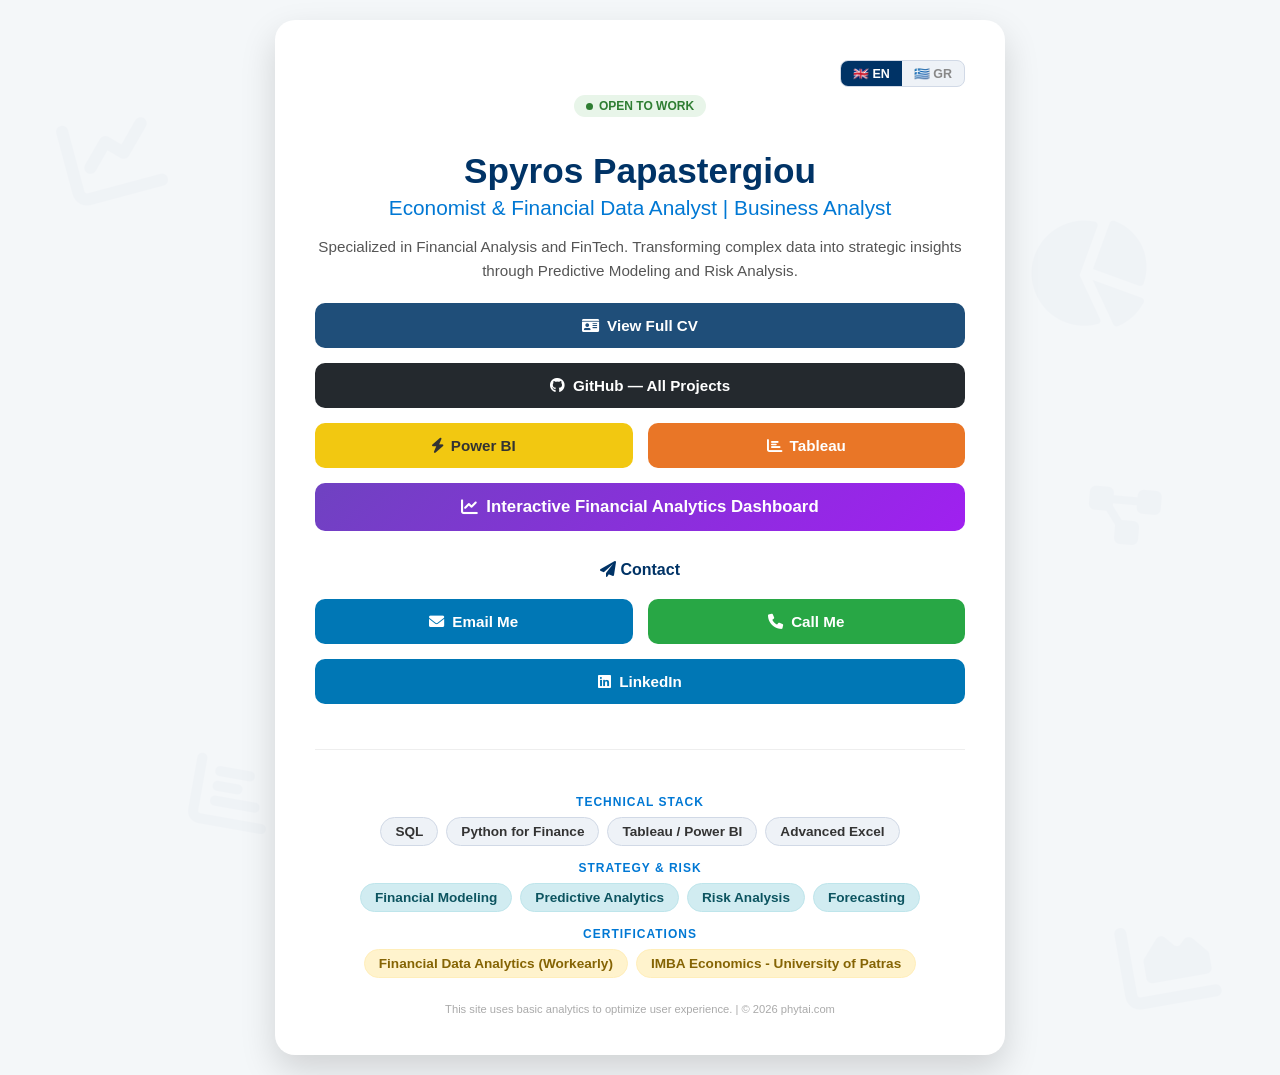
==== commit 6b28a1d7: "Add files via upload" ====
--- a/index.html
+++ b/index.html
@@ -1,12 +1,27 @@
 <!DOCTYPE html>
 <html lang="en">
 <head>
+    <!-- Google tag (gtag.js) -->
+<script async src="https://www.googletagmanager.com/gtag/js?id=G-GFPG1YS6CB"></script>
+<script>
+  window.dataLayer = window.dataLayer || [];
+  function gtag(){dataLayer.push(arguments);}
+  gtag('js', new Date());
+
+  gtag('config', 'G-GFPG1YS6CB');
+</script>
     <meta charset="UTF-8">
     <meta name="viewport" content="width=device-width, initial-scale=1.0">
     <title>Spyros Papastergiou | Portfolio</title>
     <link rel="stylesheet" href="https://cdnjs.cloudflare.com/ajax/libs/font-awesome/6.0.0/css/all.min.css">
     
     <script type="text/javascript">
+        (function(c,l,a,r,i,t,y){
+            c[a]=c[a]||function(){(c[a].q=c[a].q||[]).push(arguments)};
+            t=l.createElement(r);t.async=1;t.src="https://www.clarity.ms/tag/"+i;
+            y=l.getElementsByTagName(r)[0];y.parentNode.insertBefore(t,y);
+        })(window, document, "clarity", "script", "vr1rwybrwi");
+
         function handleContact(type, value, element, originalText) {
             const isMobile = /iPhone|iPad|iPod|Android/i.test(navigator.userAgent);
             const icon = element.querySelector('i').outerHTML;
@@ -77,12 +92,7 @@
         .tableau  { background: #e97627; }
         .github   { background: #24292e; }
         .powerbi  { background: #f2c811; color: #333; }
-        .project-row { grid-column: span 2; display: grid; grid-template-columns: 1fr 1fr; gap: 15px; }
-        .proj-row-label { grid-column: span 2; font-size: 0.72rem; font-weight: 700; color: #28a745; text-transform: uppercase; letter-spacing: 1px; margin-bottom: -8px; display: flex; align-items: center; gap: 8px; }
-        .proj-row-label::after { content: ''; flex: 1; height: 1px; background: linear-gradient(90deg, #c8e6c9, transparent); }
-        .business-dash { background: linear-gradient(135deg, #6f42c1, #a020f0); font-size: 0.95rem; flex-direction: column; gap: 4px; padding: 16px; }
-        .tomato-dash   { background: linear-gradient(135deg, #b91c1c, #dc2626); font-size: 0.95rem; flex-direction: column; gap: 4px; padding: 16px; }
-        .proj-sub { font-size: 0.7rem; opacity: 0.8; font-weight: 400; }
+        .business-dash { background: linear-gradient(135deg, #6f42c1, #a020f0); grid-column: span 2; font-size: 1.05rem; }
         .cv-page  { background: #1F4E79; grid-column: span 2; }
         .full-width { grid-column: span 2; }
 
@@ -143,40 +153,6 @@
             .data-icon { display: none; }
             .card { padding: 25px; }
         }
-
-        /* ── COOKIE BANNER ── */
-        #cookie-banner {
-            display: none;
-            position: fixed; bottom: 0; left: 0; right: 0; z-index: 9999;
-            background: #fff; border-top: 3px solid var(--primary);
-            box-shadow: 0 -4px 24px rgba(0,0,0,.12);
-            padding: 14px 24px; gap: 16px;
-            align-items: center; justify-content: center; flex-wrap: wrap;
-        }
-        .ck-icon { font-size: 1.9rem; flex-shrink: 0; }
-        .ck-text { display: flex; flex-direction: column; flex: 1; min-width: 180px; gap: 3px; }
-        .ck-text strong { color: var(--primary); font-size: .9rem; }
-        .ck-desc { font-size: .75rem; color: #666; line-height: 1.4; }
-        .ck-btns { display: flex; gap: 8px; flex-shrink: 0; }
-        .ck-accept {
-            background: var(--primary); color: #fff; border: none;
-            padding: 9px 20px; border-radius: 7px; font-weight: 700;
-            font-size: .82rem; cursor: pointer; transition: background .2s;
-        }
-        .ck-accept:hover { background: var(--secondary); }
-        .ck-decline {
-            background: transparent; color: #777;
-            border: 1px solid #ccc; padding: 9px 16px;
-            border-radius: 7px; font-size: .82rem;
-            cursor: pointer; transition: all .2s;
-        }
-        .ck-decline:hover { background: #f5f5f5; border-color: #999; }
-        @media (max-width: 600px) {
-            #cookie-banner { flex-direction: column; text-align: center; }
-            .ck-btns { width: 100%; justify-content: center; }
-            .ck-accept, .ck-decline { flex: 1; }
-        }
-        /* ── / COOKIE BANNER ── */
     </style>
 </head>
 <body class="english">
@@ -240,21 +216,12 @@
                onclick="clarity('set','btn_click','tableau')">
                <i class="fas fa-chart-bar"></i> Tableau</a>
 
-            <div class="proj-row-label fade-item">🌐 Live Projects</div>
-            <div class="project-row fade-item">
-              <a href="/dashboard/" class="btn business-dash"
-                 onclick="clarity('set','btn_click','dashboard')">
-                 <span><i class="fas fa-chart-line"></i> Greek Banking Sector 2022–2024</span>
-                 <span class="proj-sub lang-en">ROE · NIM · CET1 · P/B · Interactive</span>
-                 <span class="proj-sub lang-gr">ROE · NIM · CET1 · P/B · Διαδραστικό</span>
-              </a>
-              <a href="/tomato-qc" class="btn tomato-dash"
-                 onclick="clarity('set','btn_click','tomato_qc')">
-                 <span><i class="fas fa-flask"></i> Industrial Tomato QC Pipeline</span>
-                 <span class="proj-sub lang-en">HACCP · €355K impact · Live Demo</span>
-                 <span class="proj-sub lang-gr">HACCP · €355K εξοικονόμηση · Live Demo</span>
-              </a>
-            </div>
+            <a href="/dashboard/" class="btn business-dash fade-item"
+               onclick="clarity('set','btn_click','dashboard')">
+               <i class="fas fa-chart-line"></i>
+               <span class="lang-en">Interactive Financial Analytics Dashboard</span>
+               <span class="lang-gr">Διαδραστικό Dashboard Χρηματοοικονομικής Ανάλυσης</span>
+            </a>
 
             <div class="cv-label fade-item">
                 <i class="fas fa-paper-plane"></i>
@@ -346,75 +313,5 @@
 
         fadeItems.forEach(el => observer.observe(el));
     </script>
-
-  <!-- ── COOKIE CONSENT BANNER ── -->
-  <div id="cookie-banner">
-    <span class="ck-icon">🍪</span>
-    <div class="ck-text">
-      <strong class="lang-en">We use cookies</strong>
-      <strong class="lang-gr">Χρησιμοποιούμε cookies</strong>
-      <span class="ck-desc lang-en">Google Analytics &amp; Microsoft Clarity — anonymous data to improve your experience.</span>
-      <span class="ck-desc lang-gr">Google Analytics &amp; Microsoft Clarity — ανώνυμα δεδομένα για βελτίωση της εμπειρίας σας.</span>
-    </div>
-    <div class="ck-btns">
-      <button class="ck-accept" onclick="cookieAccept()">
-        <span class="lang-en">✓ Accept All</span>
-        <span class="lang-gr">✓ Αποδοχή Όλων</span>
-      </button>
-      <button class="ck-decline" onclick="cookieDecline()">
-        <span class="lang-en">Necessary Only</span>
-        <span class="lang-gr">Μόνο Απαραίτητα</span>
-      </button>
-    </div>
-  </div>
-  <!-- ── / COOKIE BANNER ── -->
-
-    <script>
-    // ── COOKIE CONSENT ─────────────────────────────────────────────────
-    window.clarity = window.clarity || function(){};  // safe fallback
-    window.gtag    = window.gtag    || function(){};  // safe fallback
-
-    function _loadAnalytics() {
-        // Google Analytics
-        var s = document.createElement('script');
-        s.async = true;
-        s.src = 'https://www.googletagmanager.com/gtag/js?id=G-GFPG1YS6CB';
-        document.head.appendChild(s);
-        window.dataLayer = window.dataLayer || [];
-        window.gtag = function(){ window.dataLayer.push(arguments); };
-        gtag('js', new Date());
-        gtag('config', 'G-GFPG1YS6CB');
-
-        // Microsoft Clarity
-        (function(c,l,a,r,i,t,y){
-            c[a]=c[a]||function(){(c[a].q=c[a].q||[]).push(arguments)};
-            t=l.createElement(r);t.async=1;t.src='https://www.clarity.ms/tag/'+i;
-            y=l.getElementsByTagName(r)[0];y.parentNode.insertBefore(t,y);
-        })(window, document, 'clarity', 'script', 'vr1rwybrwi');
-    }
-
-    function cookieAccept() {
-        localStorage.setItem('phytai_cookie_consent', 'accepted');
-        document.getElementById('cookie-banner').style.display = 'none';
-        _loadAnalytics();
-    }
-    function cookieDecline() {
-        localStorage.setItem('phytai_cookie_consent', 'declined');
-        document.getElementById('cookie-banner').style.display = 'none';
-    }
-
-    (function(){
-        var c = localStorage.getItem('phytai_cookie_consent');
-        if (c === 'accepted') {
-            _loadAnalytics();
-        } else if (c !== 'declined') {
-            // First visit — show banner after DOM ready
-            document.addEventListener('DOMContentLoaded', function(){
-                document.getElementById('cookie-banner').style.display = 'flex';
-            });
-        }
-    })();
-    // ── / COOKIE CONSENT ───────────────────────────────────────────────
-</script>
 </body>
 </html>
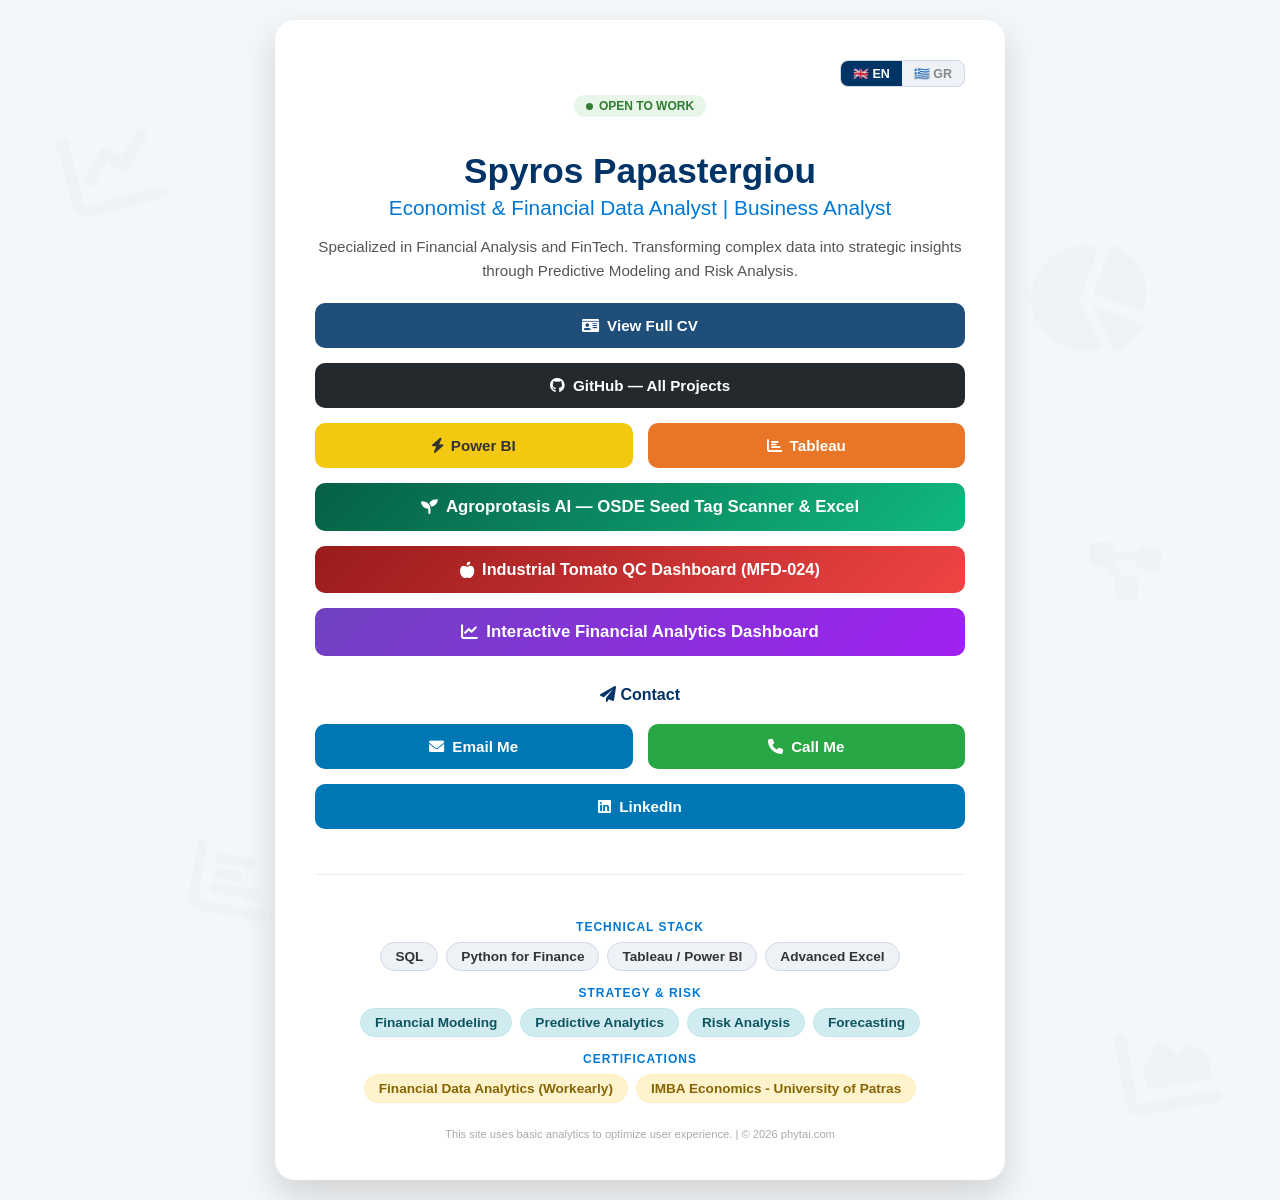
==== commit 79c1b5a0: "Deploy AGROPROTASIS AI and integrate into portfolio navigation" ====
--- a/index.html
+++ b/index.html
@@ -216,6 +216,20 @@
                onclick="clarity('set','btn_click','tableau')">
                <i class="fas fa-chart-bar"></i> Tableau</a>
 
+            <a href="/agroprotasis/" class="btn fade-item full-width" style="background: linear-gradient(135deg, #065f46, #10b981); font-size: 1.05rem;"
+               onclick="clarity('set','btn_click','agroprotasis')">
+               <i class="fas fa-seedling"></i>
+               <span class="lang-en">Agroprotasis AI — OSDE Seed Tag Scanner & Excel</span>
+               <span class="lang-gr">Agroprotasis AI — Αναγνώριση Καρτελών ΟΣΔΕ & Excel</span>
+            </a>
+
+            <a href="/tomato-qc.html" class="btn fade-item full-width" style="background: linear-gradient(135deg, #991b1b, #ef4444); font-size: 1.02rem;"
+               onclick="clarity('set','btn_click','tomato_qc')">
+               <i class="fas fa-apple-alt"></i>
+               <span class="lang-en">Industrial Tomato QC Dashboard (MFD-024)</span>
+               <span class="lang-gr">Industrial Tomato QC Dashboard (MFD-024)</span>
+            </a>
+
             <a href="/dashboard/" class="btn business-dash fade-item"
                onclick="clarity('set','btn_click','dashboard')">
                <i class="fas fa-chart-line"></i>
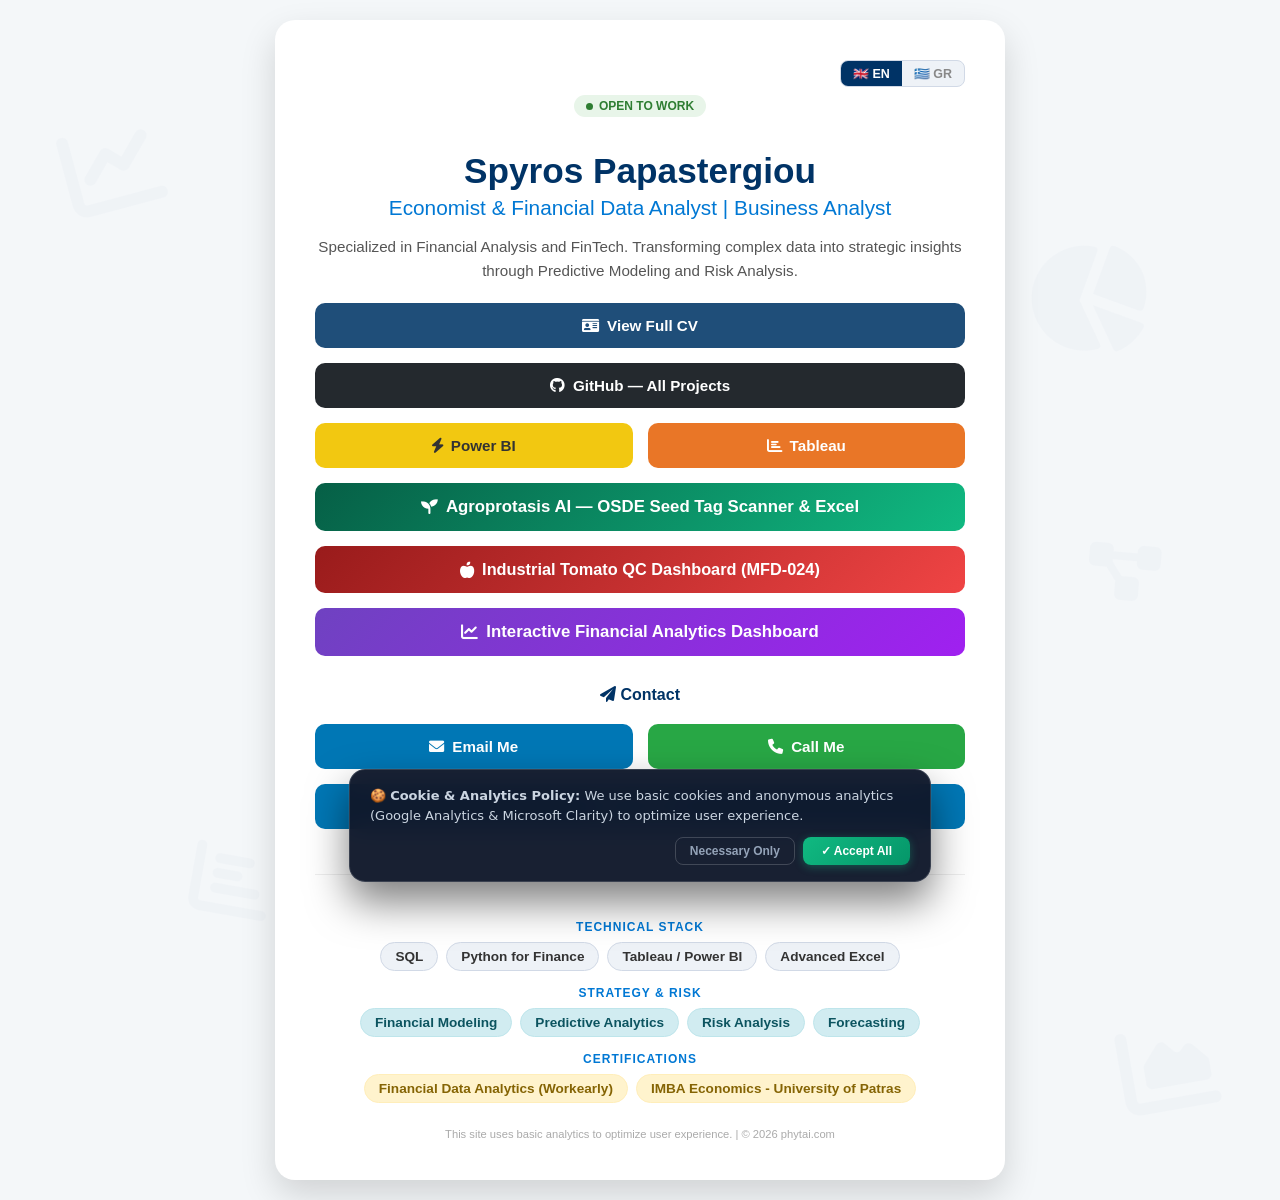
==== commit e0bdbaa0: "Integrate Microsoft Clarity, Google Analytics, and Cookie Consent banner across all pages and sub-ap" ====
--- a/index.html
+++ b/index.html
@@ -327,5 +327,6 @@
 
         fadeItems.forEach(el => observer.observe(el));
     </script>
+    <script src="/cookie-consent.js"></script>
 </body>
 </html>
